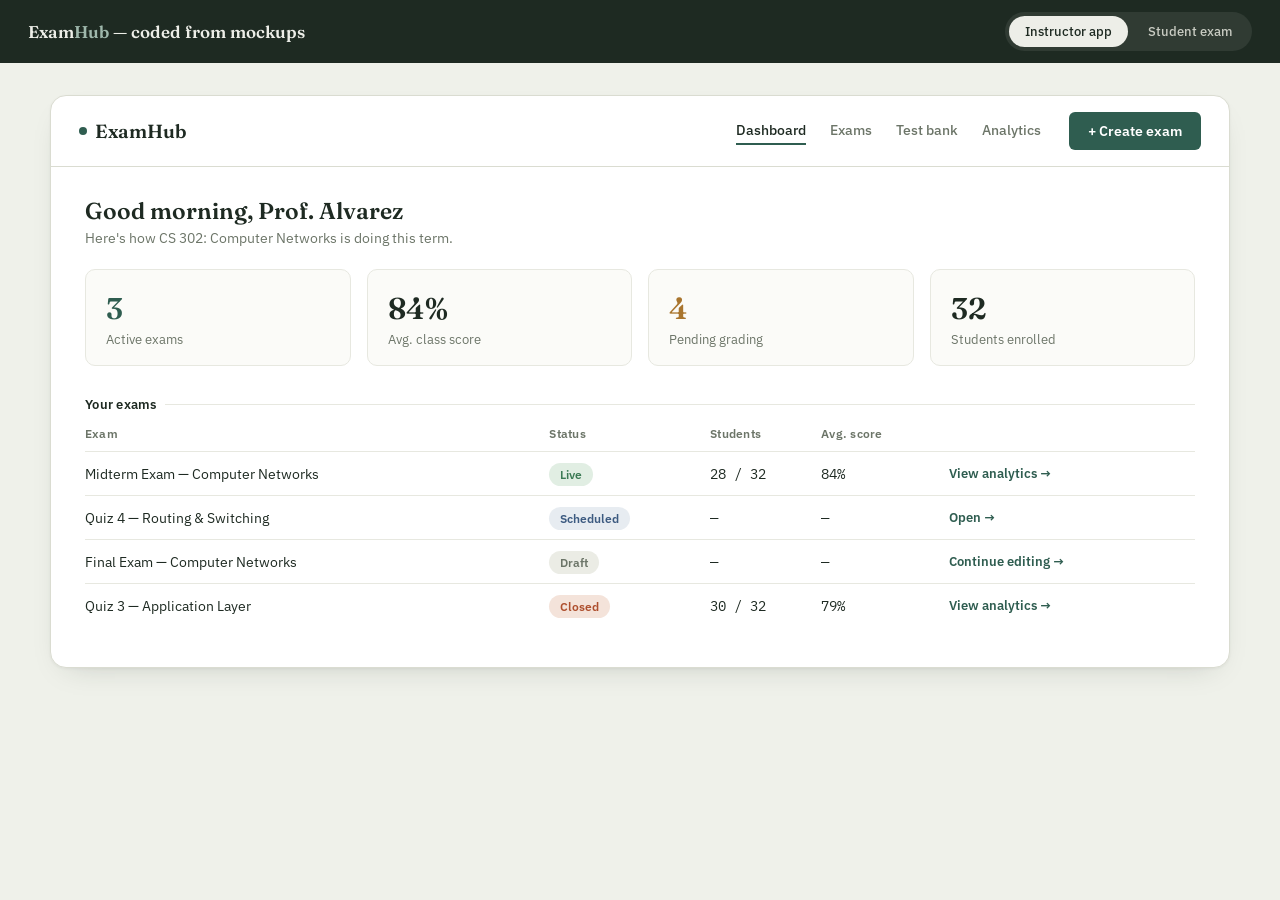
==== src/main/resources/templates/exam/index.html @ a4c80a62 "Initial commit" ====
<!DOCTYPE html>
<html lang="en">
<head>
<meta charset="UTF-8">
<meta name="viewport" content="width=device-width, initial-scale=1.0">
<title>ExamHub</title>
<style>
@import url('https://fonts.googleapis.com/css2?family=Fraunces:opsz,wght@9..144,400;9..144,500;9..144,600&family=IBM+Plex+Sans:wght@400;500;600&family=IBM+Plex+Mono:wght@500&display=swap');

:root{
  --paper:#EFF1EA;
  --surface:#FFFFFF;
  --ink:#1E2A22;
  --muted:#6C7568;
  --line:#DADCD1;
  --line-soft:#E7E8E0;
  --accent:#2F5D50;
  --accent-ink:#20423A;
  --accent-soft:#E3ECE7;
  --blue:#3C5A80;
  --blue-soft:#E7ECF1;
  --amber:#A9752E;
  --amber-soft:#F2E7D3;
  --rust:#AE4F2E;
  --rust-soft:#F4E3DA;
  --green:#3B7A54;
  --green-soft:#E1EEE3;
  --radius-s:6px;
  --radius-m:10px;
  --radius-l:16px;
  --shadow:0 1px 2px rgba(30,42,34,0.06);
}

*{box-sizing:border-box;}
html,body{margin:0;padding:0;}
body{
  background:var(--paper);
  color:var(--ink);
  font-family:'IBM Plex Sans', sans-serif;
  -webkit-font-smoothing:antialiased;
}
.serif{font-family:'Fraunces', serif;}
.mono{font-family:'IBM Plex Mono', monospace;}

/* ---------- Prototype switcher ---------- */
.switcher-bar{
  position:sticky; top:0; z-index:50;
  display:flex; align-items:center; gap:18px;
  padding:12px 28px;
  background:var(--ink);
  color:#EDEEE8;
}
.switcher-bar .brand{ font-family:'Fraunces', serif; font-weight:600; font-size:17px; margin-right:auto;}
.switcher-bar .brand span{color:#9FB8AC;}
.switch-tabs{display:flex; gap:4px; background:rgba(255,255,255,0.08); padding:4px; border-radius:999px;}
.switch-tabs button{
  appearance:none; border:none; background:transparent; color:#C9CCC3;
  font-family:'IBM Plex Sans',sans-serif; font-size:13px; font-weight:500;
  padding:7px 16px; border-radius:999px; cursor:pointer; transition:background .15s,color .15s;
}
.switch-tabs button.active{background:#EDEEE8; color:var(--ink);}
.switch-tabs button:not(.active):hover{color:#fff;}

.screen{display:none; padding:32px 28px 64px;}
.screen.active{display:block;}
.app-shell{
  max-width:1180px; margin:0 auto;
  background:var(--surface);
  border:1px solid var(--line);
  border-radius:var(--radius-l);
  overflow:hidden;
  box-shadow:0 1px 3px rgba(30,42,34,.05), 0 12px 30px -18px rgba(30,42,34,.25);
}

/* ---------- Product top nav ---------- */
.topnav{ display:flex; align-items:center; gap:28px; padding:16px 28px; border-bottom:1px solid var(--line);}
.topnav .logo{ font-family:'Fraunces', serif; font-weight:600; font-size:19px; color:var(--ink); margin-right:auto; display:flex; align-items:center; gap:8px;}
.topnav .logo .dot{width:8px;height:8px;border-radius:50%;background:var(--accent);display:inline-block;}
.topnav nav{display:flex; gap:24px;}
.topnav nav a{ font-size:14px; color:var(--muted); text-decoration:none; font-weight:500; padding:4px 0; border-bottom:2px solid transparent; cursor:pointer;}
.topnav nav a.current{color:var(--ink); border-bottom-color:var(--accent);}
.btn{ font-family:'IBM Plex Sans',sans-serif; font-size:13.5px; font-weight:600; padding:9px 18px; border-radius:var(--radius-s); border:1px solid transparent; cursor:pointer;}
.btn-primary{background:var(--accent); color:#fff;}
.btn-primary:hover{background:var(--accent-ink);}
.btn-ghost{background:transparent; border-color:var(--line); color:var(--ink);}
.btn-ghost:hover{border-color:var(--ink);}
.btn-sm{padding:6px 13px; font-size:12.5px;}
.btn[disabled]{opacity:.4; cursor:not-allowed;}

/* ---------- instructor pages ---------- */
.page{display:none;}
.page.active{display:block;}
.page-body{padding:30px 34px 40px;}

/* Dashboard */
.dash-head{display:flex; justify-content:space-between; align-items:flex-end; margin-bottom:22px;}
.dash-head h1{font-family:'Fraunces',serif; font-weight:600; font-size:23px; margin:0 0 4px;}
.dash-head p{margin:0; color:var(--muted); font-size:13.5px;}
.stat-row{display:grid; grid-template-columns:repeat(4,1fr); gap:16px; margin-bottom:28px;}
.stat-card{border:1px solid var(--line-soft); border-radius:var(--radius-m); padding:20px 20px 18px; background:#FBFBF8;}
.stat-card .big{font-family:'Fraunces',serif; font-size:30px; font-weight:600; color:var(--ink);}
.stat-card .big.accent{color:var(--accent);}
.stat-card .lbl{font-size:12.5px; color:var(--muted); margin-top:4px;}
.section-title{font-size:12.5px; font-weight:600; letter-spacing:.02em; color:var(--ink); margin:30px 0 14px; display:flex; align-items:center; gap:8px;}
.section-title::after{content:""; height:1px; flex:1; background:var(--line-soft);}
table{width:100%; border-collapse:collapse;}
th{text-align:left; font-size:11.5px; color:var(--muted); font-weight:600; padding:0 0 10px; letter-spacing:.02em;}
td{font-size:13.5px; padding:12px 0; border-top:1px solid var(--line-soft);}
td.num{font-family:'IBM Plex Mono',monospace;}
.status-pill{font-size:11.5px; font-weight:600; padding:4px 11px; border-radius:999px; white-space:nowrap;}
.status-draft{background:#EBECE5; color:var(--muted);}
.status-scheduled{background:var(--blue-soft); color:var(--blue);}
.status-live{background:var(--green-soft); color:var(--green);}
.status-closed{background:var(--rust-soft); color:var(--rust);}
.link-btn{color:var(--accent); font-size:13px; font-weight:600; text-decoration:none; background:none; border:none; cursor:pointer; font-family:inherit;}

/* Wizard (Exams) */
.builder-body{display:grid; grid-template-columns:210px 1fr; min-height:640px;}
.steps-rail{border-right:1px solid var(--line); padding:26px 18px;}
.steps-rail .label{font-size:11px; letter-spacing:.04em; color:var(--muted); margin:0 0 14px 4px;}
.step-item{display:flex; align-items:center; gap:10px; padding:9px 10px; border-radius:var(--radius-s); font-size:13.5px; color:var(--muted); font-weight:500; margin-bottom:2px; cursor:pointer;}
.step-item:hover{background:#F4F5EF;}
.step-item .num{width:20px; height:20px; border-radius:50%; border:1.5px solid var(--line); display:flex; align-items:center; justify-content:center; font-size:11px; color:var(--muted); flex:none; background:#fff;}
.step-item.current{background:var(--accent-soft); color:var(--accent-ink);}
.step-item.current .num{background:var(--accent); border-color:var(--accent); color:#fff;}
.step-item.done .num{background:var(--ink); border-color:var(--ink); color:#fff;}
.step-item.done .num::after{content:"✓";}
.builder-main{padding:30px 34px 40px;}
.builder-main h1{font-family:'Fraunces', serif; font-weight:600; font-size:22px; margin:0 0 22px;}
.step-content{display:none;}
.step-content.active{display:block;}
.field-grid{display:grid; grid-template-columns:1fr 1fr; gap:16px; margin-bottom:22px;}
.field-grid.three{grid-template-columns:1fr 1fr 1fr;}
.field label{display:block; font-size:12.5px; color:var(--muted); font-weight:500; margin-bottom:6px;}
.field input, .field textarea, .field select{ width:100%; padding:10px 12px; border:1px solid var(--line); border-radius:var(--radius-s); font-family:'IBM Plex Sans',sans-serif; font-size:14px; color:var(--ink); background:#fff;}
.field input::placeholder, .field textarea::placeholder{color:#A9AE9F;}
.field textarea{resize:vertical; min-height:76px;}
.wizard-footer{display:flex; justify-content:space-between; align-items:center; margin-top:28px; padding-top:20px; border-top:1px solid var(--line-soft);}

/* Add-questions step: two column layout */
.aq-grid{display:grid; grid-template-columns:1.3fr 1fr; gap:22px;}
.qbank-row{display:flex; align-items:center; gap:12px; padding:14px 16px; border:1px solid var(--line-soft); border-radius:var(--radius-m); margin-bottom:10px; background:#FBFBF8;}
.qbank-row .qtext{font-size:14px; font-weight:500; margin-right:auto;}
.tag{font-size:11.5px; font-weight:600; padding:4px 10px; border-radius:999px; white-space:nowrap;}
.tag-blue{background:var(--blue-soft); color:var(--blue);}
.tag-green{background:var(--green-soft); color:var(--green);}
.tag-amber{background:var(--amber-soft); color:var(--amber);}
.tag-rust{background:var(--rust-soft); color:var(--rust);}
.add-btn{font-size:12.5px; font-weight:600; padding:6px 12px; border-radius:var(--radius-s); border:1px solid var(--accent); color:var(--accent); background:#fff; cursor:pointer; flex:none;}
.add-btn.added{background:var(--accent); color:#fff;}
.icon-btn{border:none; background:none; color:var(--muted); font-size:15px; cursor:pointer; padding:2px 6px; flex:none;}
.icon-btn:hover{color:var(--rust);}
.selected-panel{border:1px solid var(--line-soft); border-radius:var(--radius-m); padding:20px; background:#FBFBF8; position:sticky; top:88px;}
.selected-panel h3{font-family:'Fraunces',serif; font-size:15px; font-weight:600; margin:0 0 4px;}
.selected-panel .sub{font-size:12.5px; color:var(--muted); margin-bottom:14px;}
.selected-row{display:flex; align-items:center; gap:10px; padding:9px 0; border-top:1px solid var(--line-soft); font-size:13.5px;}
.selected-row:first-of-type{border-top:none;}
.selected-row .stext{margin-right:auto;}
.empty-note{font-size:13px; color:var(--muted); padding:14px 0; text-align:center;}
.autogen-row{display:flex; align-items:center; gap:14px; margin-top:22px; padding-top:20px; border-top:1px solid var(--line-soft);}
.autogen-row span{font-size:13px; color:var(--muted); font-weight:500;}
.autogen-row input{width:70px; padding:8px 10px; border:1px solid var(--line); border-radius:var(--radius-s);}

/* Settings step */
.settings-group{border:1px solid var(--line-soft); border-radius:var(--radius-m); padding:6px 20px; margin-bottom:18px; background:#FBFBF8;}
.toggle-row{display:flex; justify-content:space-between; align-items:center; gap:16px; padding:15px 0; border-bottom:1px solid var(--line-soft);}
.toggle-row:last-child{border-bottom:none;}
.toggle-row .tlabel{font-size:14px; font-weight:500;}
.toggle-row .tdesc{font-size:12.5px; color:var(--muted); margin-top:2px;}
.switch{width:38px; height:21px; border-radius:999px; background:#CDD0C4; position:relative; cursor:pointer; transition:background .15s; flex:none;}
.switch.on{background:var(--accent);}
.switch .knob{position:absolute; top:2px; left:2px; width:17px; height:17px; border-radius:50%; background:#fff; transition:left .15s; box-shadow:0 1px 2px rgba(0,0,0,.2);}
.switch.on .knob{left:19px;}

/* Preview step */
.summary-card{border:1px solid var(--line-soft); border-radius:var(--radius-m); padding:22px 24px; background:#FBFBF8; margin-bottom:22px;}
.summary-card .stitle{font-family:'Fraunces',serif; font-size:17px; font-weight:600; margin:0 0 3px;}
.summary-card .scourse{color:var(--muted); font-size:13px; margin-bottom:16px;}
.summary-stats{display:grid; grid-template-columns:repeat(4,1fr); gap:14px;}
.summary-stats .ssv{font-family:'IBM Plex Mono',monospace; font-size:16px; font-weight:600;}
.summary-stats .ssl{font-size:11.5px; color:var(--muted); margin-top:2px;}
.preview-q{border:1px solid var(--line-soft); border-radius:var(--radius-m); padding:22px 24px;}
.preview-q .ptitle{font-size:14.5px; font-weight:600; margin-bottom:14px;}
.preview-opt{padding:11px 14px; border:1px solid var(--line); border-radius:var(--radius-s); font-size:13.5px; margin-bottom:8px; color:var(--muted);}
.publish-banner{display:none; align-items:center; gap:10px; background:var(--green-soft); color:var(--green); padding:12px 16px; border-radius:var(--radius-s); font-size:13.5px; font-weight:600; margin-bottom:18px;}
.publish-banner.show{display:flex;}

/* Test bank page */
.tb-head{display:flex; justify-content:space-between; align-items:flex-end; margin-bottom:20px;}
.tb-head h1{font-family:'Fraunces',serif; font-weight:600; font-size:22px; margin:0;}
.newq-panel{display:none; border:1px solid var(--accent); border-radius:var(--radius-m); padding:20px 22px; background:var(--accent-soft); margin-bottom:20px;}
.newq-panel.show{display:block;}
.newq-panel h3{font-family:'Fraunces',serif; font-size:15px; margin:0 0 14px;}
.newq-actions{display:flex; gap:10px; margin-top:14px;}

/* Analytics page */
.panel-row{display:grid; grid-template-columns:1.1fr 1fr; gap:18px; margin-bottom:24px;}
.panel{border:1px solid var(--line-soft); border-radius:var(--radius-m); padding:22px 24px; background:#fff;}
.panel h3{font-family:'Fraunces',serif; font-size:15.5px; font-weight:600; margin:0 0 18px;}
.bars{display:flex; align-items:flex-end; gap:10px; height:150px;}
.bars .bar-col{flex:1; display:flex; flex-direction:column; align-items:center; justify-content:flex-end; height:100%;}
.bars .bar{width:100%; background:var(--accent); border-radius:5px 5px 0 0; opacity:.85;}
.bars .bar-lbl{font-size:10.5px; color:var(--muted); margin-top:7px; font-family:'IBM Plex Mono',monospace;}
.results-panel{border:1px solid var(--line-soft); border-radius:var(--radius-m); padding:22px 24px; background:#fff;}

/* ============ Student exam screen ============ */
.exam-body{display:grid; grid-template-columns:220px 1fr; min-height:640px;}
.qnav-rail{border-right:1px solid var(--line); padding:26px 22px;}
.qnav-rail .label{font-size:11px; letter-spacing:.04em; color:var(--muted); margin:0 0 12px;}
.qgrid{display:grid; grid-template-columns:repeat(4,1fr); gap:8px; margin-bottom:26px;}
.qgrid button{height:36px; border-radius:var(--radius-s); border:1px solid var(--line); font-family:'IBM Plex Mono',monospace; font-size:13px; background:#fff; color:var(--ink); cursor:pointer;}
.qgrid button.answered{background:var(--green-soft); border-color:var(--green-soft); color:var(--green);}
.qgrid button.current{background:var(--accent); border-color:var(--accent); color:#fff; font-weight:600;}
.qgrid button.flagged{background:var(--amber-soft); border-color:var(--amber-soft); color:var(--amber);}
.legend{display:flex; flex-direction:column; gap:8px;}
.legend .row{display:flex; align-items:center; gap:8px; font-size:12.5px; color:var(--muted);}
.legend .sw{width:11px; height:11px; border-radius:3px;}
.sw-answered{background:var(--green);}
.sw-current{background:var(--accent);}
.sw-flagged{background:var(--amber);}
.sw-unanswered{background:#fff; border:1px solid var(--line);}
.exam-main{padding:26px 36px 30px; display:flex; flex-direction:column; min-height:100%;}
.exam-top{display:flex; align-items:baseline; justify-content:space-between; margin-bottom:20px;}
.exam-top .meta{font-size:13px; color:var(--muted); font-weight:500;}
.timer{font-family:'IBM Plex Mono',monospace; font-size:14px; font-weight:500; background:var(--amber-soft); color:var(--amber); padding:6px 14px; border-radius:999px;}
.q-card{background:#FBFBF8; border:1px solid var(--line-soft); border-radius:var(--radius-m); padding:26px 28px; margin-bottom:22px;}
.q-card .qhead{display:flex; justify-content:space-between; align-items:flex-start; margin-bottom:16px;}
.q-card .qhead .qtitle{font-size:15.5px; font-weight:600; line-height:1.5; max-width:560px;}
.flag-btn{font-size:12.5px; font-weight:600; color:var(--amber); background:var(--amber-soft); border:none; padding:7px 14px; border-radius:var(--radius-s); cursor:pointer; white-space:nowrap;}
.options{display:flex; flex-direction:column; gap:10px;}
.opt{display:flex; align-items:center; gap:12px; padding:13px 16px; border:1px solid var(--line); border-radius:var(--radius-s); font-size:14px; cursor:pointer; background:#fff;}
.opt .radio{width:16px; height:16px; border-radius:50%; border:1.5px solid var(--line); flex:none; position:relative;}
.opt.selected{background:var(--accent-soft); border-color:var(--accent);}
.opt.selected .radio{border-color:var(--accent);}
.opt.selected .radio::after{content:""; position:absolute; inset:3px; border-radius:50%; background:var(--accent);}
.opt-letter{color:var(--muted); font-weight:600; margin-right:2px;}
.exam-footer{display:flex; align-items:center; justify-content:space-between; margin-top:auto;}
.progress-wrap{flex:1; margin:0 26px;}
.progress-wrap .plabel{display:flex; justify-content:space-between; font-size:12px; color:var(--muted); margin-bottom:6px;}
.progress-track{height:6px; background:var(--line-soft); border-radius:999px; overflow:hidden;}
.progress-fill{height:100%; background:var(--accent); border-radius:999px;}
.btn-submit{background:var(--rust); color:#fff; border:none;}
.btn-submit:hover{background:#93401f;}

@media (max-width:820px){
  .builder-body, .exam-body{grid-template-columns:1fr;}
  .steps-rail, .qnav-rail{border-right:none; border-bottom:1px solid var(--line);}
  .field-grid, .field-grid.three, .stat-row, .panel-row, .aq-grid, .summary-stats{grid-template-columns:1fr;}
  .selected-panel{position:static;}
}
</style>
</head>
<body>

<div class="switcher-bar">
  <div class="brand">Exam<span>Hub</span> — coded from mockups</div>
  <div class="switch-tabs">
    <button class="active" data-screen="instructor">Instructor app</button>
    <button data-screen="student">Student exam</button>
  </div>
</div>

<!-- ================= INSTRUCTOR APP ================= -->
<div class="screen active" id="instructor">
<div class="app-shell">
  <div class="topnav">
    <div class="logo"><span class="dot"></span>ExamHub</div>
    <nav>
      <a class="current" data-page="dashboard">Dashboard</a>
      <a data-page="exams">Exams</a>
      <a data-page="testbank">Test bank</a>
      <a data-page="analytics">Analytics</a>
    </nav>
    <button class="btn btn-primary" id="topAction" onclick="goPage('exams')">+ Create exam</button>
  </div>

  <!-- ---------- DASHBOARD ---------- -->
  <div class="page active" id="page-dashboard">
    <div class="page-body">
      <div class="dash-head">
        <div>
          <h1>Good morning, Prof. Alvarez</h1>
          <p>Here's how CS 302: Computer Networks is doing this term.</p>
        </div>
      </div>
      <div class="stat-row">
        <div class="stat-card"><div class="big accent">3</div><div class="lbl">Active exams</div></div>
        <div class="stat-card"><div class="big">84%</div><div class="lbl">Avg. class score</div></div>
        <div class="stat-card"><div class="big" style="color:var(--amber);">4</div><div class="lbl">Pending grading</div></div>
        <div class="stat-card"><div class="big">32</div><div class="lbl">Students enrolled</div></div>
      </div>
      <p class="section-title">Your exams</p>
      <table>
        <tr><th>Exam</th><th>Status</th><th>Students</th><th>Avg. score</th><th></th></tr>
        <tr>
          <td>Midterm Exam — Computer Networks</td>
          <td><span class="status-pill status-live">Live</span></td>
          <td class="num">28 / 32</td><td class="num">84%</td>
          <td><button class="link-btn" onclick="goPage('analytics')">View analytics →</button></td>
        </tr>
        <tr>
          <td>Quiz 4 — Routing &amp; Switching</td>
          <td><span class="status-pill status-scheduled">Scheduled</span></td>
          <td class="num">—</td><td class="num">—</td>
          <td><button class="link-btn" onclick="goPage('exams')">Open →</button></td>
        </tr>
        <tr>
          <td>Final Exam — Computer Networks</td>
          <td><span class="status-pill status-draft">Draft</span></td>
          <td class="num">—</td><td class="num">—</td>
          <td><button class="link-btn" onclick="goPage('exams')">Continue editing →</button></td>
        </tr>
        <tr>
          <td>Quiz 3 — Application Layer</td>
          <td><span class="status-pill status-closed">Closed</span></td>
          <td class="num">30 / 32</td><td class="num">79%</td>
          <td><button class="link-btn" onclick="goPage('analytics')">View analytics →</button></td>
        </tr>
      </table>
    </div>
  </div>

  <!-- ---------- EXAMS (wizard) ---------- -->
  <div class="page" id="page-exams">
    <div class="builder-body">
      <div class="steps-rail">
        <p class="label">STEPS</p>
        <div class="step-item current" data-step="1" onclick="goStep(1)"><span class="num">1</span>Exam details</div>
        <div class="step-item" data-step="2" onclick="goStep(2)"><span class="num">2</span>Add questions</div>
        <div class="step-item" data-step="3" onclick="goStep(3)"><span class="num">3</span>Settings &amp; rules</div>
        <div class="step-item" data-step="4" onclick="goStep(4)"><span class="num">4</span>Preview &amp; publish</div>
      </div>
      <div class="builder-main">

        <!-- Step 1 -->
        <div class="step-content active" data-step="1">
          <h1>Exam details</h1>
          <div class="field-grid">
            <div class="field"><label>Exam title</label><input id="f-title" value="Midterm Exam — Computer Networks"></div>
            <div class="field"><label>Course</label><input id="f-course" value="CS 302: Computer Networks"></div>
          </div>
          <div class="field-grid three">
            <div class="field"><label>Start date &amp; time</label><input value="Oct 14, 9:00 AM"></div>
            <div class="field"><label>End date &amp; time</label><input value="Oct 14, 11:00 AM"></div>
            <div class="field"><label>Duration (min)</label><input id="f-duration" value="60"></div>
          </div>
          <div class="field">
            <label>Description / instructions</label>
            <textarea>Covers OSI &amp; TCP/IP models, subnetting, and routing basics. Calculators are not permitted.</textarea>
          </div>
          <div class="wizard-footer">
            <span></span>
            <button class="btn btn-primary" onclick="goStep(2)">Continue to add questions →</button>
          </div>
        </div>

        <!-- Step 2 -->
        <div class="step-content" data-step="2">
          <h1>Add questions</h1>
          <div class="aq-grid">
            <div>
              <div class="field-grid three" style="margin-bottom:16px;">
                <div class="field"><label>Filter by topic</label><input placeholder="Any topic"></div>
                <div class="field"><label>Difficulty</label><input placeholder="Any"></div>
                <div class="field"><label>Question type</label><input placeholder="Any"></div>
              </div>
              <div id="bankList"></div>
              <div class="autogen-row">
                <span>Or auto-generate:</span>
                <span style="font-size:12.5px;color:var(--muted);font-weight:500;">Count</span>
                <input value="10">
                <button class="btn btn-ghost">Randomise from bank</button>
              </div>
            </div>
            <div class="selected-panel">
              <h3>Selected questions</h3>
              <div class="sub" id="selectedSub">0 questions · 0 pts</div>
              <div id="selectedList"><div class="empty-note">No questions added yet</div></div>
            </div>
          </div>
          <div class="wizard-footer">
            <button class="btn btn-ghost" onclick="goStep(1)">← Back</button>
            <button class="btn btn-primary" onclick="goStep(3)">Continue to settings →</button>
          </div>
        </div>

        <!-- Step 3 -->
        <div class="step-content" data-step="3">
          <h1>Settings &amp; rules</h1>
          <div class="settings-group">
            <div class="toggle-row">
              <div><div class="tlabel">Shuffle question order</div><div class="tdesc">Each student sees questions in a different order</div></div>
              <div class="switch on" onclick="toggleSwitch(this)"><div class="knob"></div></div>
            </div>
            <div class="toggle-row">
              <div><div class="tlabel">Shuffle answer options</div><div class="tdesc">Randomise the order of MCQ choices per student</div></div>
              <div class="switch on" onclick="toggleSwitch(this)"><div class="knob"></div></div>
            </div>
            <div class="toggle-row">
              <div><div class="tlabel">Allow calculator</div><div class="tdesc">Show an on-screen calculator during the exam</div></div>
              <div class="switch" onclick="toggleSwitch(this)"><div class="knob"></div></div>
            </div>
            <div class="toggle-row">
              <div><div class="tlabel">Require webcam proctoring</div><div class="tdesc">Record video for later review</div></div>
              <div class="switch" onclick="toggleSwitch(this)"><div class="knob"></div></div>
            </div>
          </div>
          <div class="field-grid three">
            <div class="field"><label>Passing score (%)</label><input value="60"></div>
            <div class="field"><label>Max attempts</label><input value="1"></div>
            <div class="field"><label>Late submission grace (min)</label><input value="5"></div>
          </div>
          <div class="field" style="max-width:340px;">
            <label>Show correct answers</label>
            <select>
              <option>After grading is complete</option>
              <option>Immediately after submission</option>
              <option>Never</option>
            </select>
          </div>
          <div class="wizard-footer">
            <button class="btn btn-ghost" onclick="goStep(2)">← Back</button>
            <button class="btn btn-primary" onclick="goStep(4)">Continue to preview →</button>
          </div>
        </div>

        <!-- Step 4 -->
        <div class="step-content" data-step="4">
          <h1>Preview &amp; publish</h1>
          <div class="publish-banner" id="publishBanner">✓ Exam published — students can now see it on their dashboard</div>
          <div class="summary-card">
            <div class="stitle" id="sum-title">Midterm Exam — Computer Networks</div>
            <div class="scourse" id="sum-course">CS 302: Computer Networks · Oct 14, 9:00–11:00 AM</div>
            <div class="summary-stats">
              <div><div class="ssv" id="sum-count">2</div><div class="ssl">Questions</div></div>
              <div><div class="ssv" id="sum-pts">10</div><div class="ssl">Total points</div></div>
              <div><div class="ssv" id="sum-dur">60 min</div><div class="ssl">Duration</div></div>
              <div><div class="ssv">1</div><div class="ssl">Attempt allowed</div></div>
            </div>
          </div>
          <p class="section-title">Preview — first question</p>
          <div class="preview-q">
            <div class="ptitle">Q1 · What is the OSI model?</div>
            <div class="preview-opt">A. A seven-layer model describing how network communication happens</div>
            <div class="preview-opt">B. A protocol for encrypting traffic</div>
            <div class="preview-opt">C. A type of network cable</div>
            <div class="preview-opt">D. A routing algorithm</div>
          </div>
          <div class="wizard-footer">
            <button class="btn btn-ghost" onclick="goStep(3)">← Back</button>
            <button class="btn btn-primary" id="publishBtn" onclick="publishExam()">Publish exam</button>
          </div>
        </div>

      </div>
    </div>
  </div>

  <!-- ---------- TEST BANK ---------- -->
  <div class="page" id="page-testbank">
    <div class="page-body">
      <div class="tb-head">
        <h1>Test bank</h1>
        <button class="btn btn-primary" onclick="toggleNewQ()">+ New question</button>
      </div>
      <div class="newq-panel" id="newqPanel">
        <h3>New question</h3>
        <div class="field" style="margin-bottom:14px;"><label>Question text</label><input id="nq-text" placeholder="e.g. What does DNS stand for?"></div>
        <div class="field-grid three">
          <div class="field"><label>Type</label>
            <select id="nq-type"><option>MCQ</option><option>Essay</option><option>Short answer</option></select>
          </div>
          <div class="field"><label>Difficulty</label>
            <select id="nq-diff"><option>Easy</option><option>Medium</option><option>Hard</option></select>
          </div>
          <div class="field"><label>Topic</label><input id="nq-topic" placeholder="e.g. DNS &amp; naming"></div>
        </div>
        <div class="newq-actions">
          <button class="btn btn-primary" onclick="saveNewQuestion()">Save question</button>
          <button class="btn btn-ghost" onclick="toggleNewQ()">Cancel</button>
        </div>
      </div>
      <div id="tbList"></div>
    </div>
  </div>

  <!-- ---------- ANALYTICS ---------- -->
  <div class="page" id="page-analytics">
    <div class="page-body">
      <div class="tb-head">
        <h1>Analytics</h1>
        <button class="btn btn-primary">Export report</button>
      </div>
      <div class="field-grid three" style="margin-bottom:24px;">
        <div class="field"><label>Course</label><input value="CS 302: Computer Networks"></div>
        <div class="field"><label>Exam</label><input value="Midterm Exam"></div>
        <div class="field"><label>Date range</label><input value="Oct 1 – Oct 14"></div>
      </div>
      <div class="stat-row">
        <div class="stat-card"><div class="big accent">84%</div><div class="lbl">Class avg. score</div></div>
        <div class="stat-card"><div class="big">32</div><div class="lbl">Students enrolled</div></div>
        <div class="stat-card"><div class="big">28</div><div class="lbl">Submitted</div></div>
        <div class="stat-card"><div class="big" style="color:var(--amber);">4</div><div class="lbl">Pending grading</div></div>
      </div>
      <div class="panel-row">
        <div class="panel">
          <h3>Score distribution</h3>
          <div class="bars">
            <div class="bar-col"><div class="bar" style="height:14%;"></div><span class="bar-lbl">0–9</span></div>
            <div class="bar-col"><div class="bar" style="height:20%;"></div><span class="bar-lbl">10–19</span></div>
            <div class="bar-col"><div class="bar" style="height:46%;"></div><span class="bar-lbl">20–29</span></div>
            <div class="bar-col"><div class="bar" style="height:64%;"></div><span class="bar-lbl">30–39</span></div>
            <div class="bar-col"><div class="bar" style="height:100%;"></div><span class="bar-lbl">40–49</span></div>
            <div class="bar-col"><div class="bar" style="height:58%;"></div><span class="bar-lbl">50–59</span></div>
            <div class="bar-col"><div class="bar" style="height:24%;"></div><span class="bar-lbl">60+</span></div>
          </div>
        </div>
        <div class="panel">
          <h3>Difficult questions</h3>
          <table>
            <tr><th>Question</th><th>Correct %</th><th>Avg time</th></tr>
            <tr><td>Q2 — TCP handshake</td><td class="num" style="color:var(--rust);">41%</td><td class="num">3m 12s</td></tr>
            <tr><td>Q5 — Subnet calc</td><td class="num" style="color:var(--amber);">58%</td><td class="num">4m 05s</td></tr>
            <tr><td>Q7 — OSI session</td><td class="num" style="color:var(--green);">76%</td><td class="num">1m 50s</td></tr>
          </table>
        </div>
      </div>
      <div class="results-panel">
        <h3 style="font-family:'Fraunces',serif; font-size:15.5px; font-weight:600; margin:0 0 16px;">Student results</h3>
        <table>
          <tr><th>Student</th><th>Score</th><th>Time taken</th><th>Status</th><th></th></tr>
          <tr>
            <td>Ana Santos</td><td class="num">92 / 100</td><td class="num">41m</td>
            <td><span class="status-pill status-live">Graded</span></td>
            <td><a class="link-btn" href="#" style="text-decoration:none;">View →</a></td>
          </tr>
          <tr>
            <td>Ben Cruz</td><td class="num">78 / 100</td><td class="num">58m</td>
            <td><span class="status-pill status-live">Graded</span></td>
            <td><a class="link-btn" href="#" style="text-decoration:none;">View →</a></td>
          </tr>
          <tr>
            <td>Carla Reyes</td><td class="num">— / 100</td><td class="num">—</td>
            <td><span class="status-pill status-scheduled" style="background:var(--amber-soft); color:var(--amber);">Pending</span></td>
            <td><a class="link-btn" href="#" style="text-decoration:none;">Grade →</a></td>
          </tr>
        </table>
      </div>
    </div>
  </div>

</div>
</div>

<!-- ================= STUDENT EXAM ================= -->
<div class="screen" id="student">
<div class="app-shell">
  <div class="topnav">
    <div class="logo"><span class="dot"></span>ExamHub</div>
    <div style="font-size:14.5px; font-weight:600; margin:0 auto;">Midterm Exam — Computer Networks</div>
    <span class="timer" id="timerDisplay">38:12</span>
  </div>
  <div class="exam-body">
    <div class="qnav-rail">
      <p class="label">QUESTIONS</p>
      <div class="qgrid">
        <button class="answered">1</button>
        <button class="answered">2</button>
        <button class="current">3</button>
        <button>4</button>
        <button>5</button>
        <button class="flagged">6</button>
        <button>7</button>
        <button>8</button>
      </div>
      <p class="label">LEGEND</p>
      <div class="legend">
        <div class="row"><span class="sw sw-answered"></span>Answered</div>
        <div class="row"><span class="sw sw-current"></span>Current</div>
        <div class="row"><span class="sw sw-flagged"></span>Flagged</div>
        <div class="row"><span class="sw sw-unanswered"></span>Unanswered</div>
      </div>
    </div>
    <div class="exam-main">
      <div class="exam-top">
        <span class="meta">Question 3 of 8 · Multiple choice · 5 pts</span>
        <button class="flag-btn" onclick="this.textContent = this.textContent==='Flag for review' ? '⚑ Flagged' : 'Flag for review'">Flag for review</button>
      </div>
      <div class="q-card">
        <div class="qhead">
          <div class="qtitle">Which layer of the OSI model is responsible for end-to-end communication and error recovery?</div>
        </div>
        <div class="options" id="options">
          <div class="opt" onclick="selectOpt(this)"><span class="radio"></span><span class="opt-letter">A</span> Network layer</div>
          <div class="opt" onclick="selectOpt(this)"><span class="radio"></span><span class="opt-letter">B</span> Data link layer</div>
          <div class="opt selected" onclick="selectOpt(this)"><span class="radio"></span><span class="opt-letter">C</span> Transport layer</div>
          <div class="opt" onclick="selectOpt(this)"><span class="radio"></span><span class="opt-letter">D</span> Session layer</div>
        </div>
      </div>
      <div class="exam-footer">
        <button class="btn btn-ghost">← Previous</button>
        <div class="progress-wrap">
          <div class="plabel"><span>Progress</span><span>2 / 8 answered</span></div>
          <div class="progress-track"><div class="progress-fill" style="width:25%;"></div></div>
        </div>
        <button class="btn btn-primary" style="margin-right:10px;">Next →</button>
        <button class="btn btn-submit">Submit exam</button>
      </div>
    </div>
  </div>
</div>
</div>

<script>
/* ---------------- top-level screen switch ---------------- */
document.querySelectorAll('.switch-tabs button').forEach(btn=>{
  btn.addEventListener('click',()=>{
    document.querySelectorAll('.switch-tabs button').forEach(b=>b.classList.remove('active'));
    btn.classList.add('active');
    document.querySelectorAll('.screen').forEach(s=>s.classList.remove('active'));
    document.getElementById(btn.dataset.screen).classList.add('active');
  });
});

/* ---------------- instructor top nav ---------------- */
const topActionLabels = {
  dashboard:'+ Create exam', exams:'Save draft', testbank:'+ New question', analytics:'Export report'
};
function goPage(name){
  document.querySelectorAll('.topnav nav a').forEach(a=>a.classList.toggle('current', a.dataset.page===name));
  document.querySelectorAll('.page').forEach(p=>p.classList.remove('active'));
  document.getElementById('page-'+name).classList.add('active');
  const topBtn = document.getElementById('topAction');
  topBtn.textContent = topActionLabels[name];
  topBtn.onclick = name==='dashboard' ? ()=>goPage('exams')
                 : name==='testbank' ? toggleNewQ
                 : null;
}
document.querySelectorAll('.topnav nav a').forEach(a=>{
  a.addEventListener('click', ()=>goPage(a.dataset.page));
});

/* ---------------- wizard step nav ---------------- */
let currentStep = 1;
function goStep(n){
  currentStep = n;
  document.querySelectorAll('.step-item').forEach(el=>{
    const s = parseInt(el.dataset.step);
    el.classList.remove('current','done');
    if(s === n) el.classList.add('current');
    else if(s < n) el.classList.add('done');
  });
  document.querySelectorAll('.step-content').forEach(el=>{
    el.classList.toggle('active', parseInt(el.dataset.step) === n);
  });
  if(n===4) updateSummary();
}

/* ---------------- question bank data (shared by Add-questions + Test bank) ---------------- */
const bank = [
  {id:1, text:'What is the OSI model?', type:'MCQ', diff:'Easy', pts:5},
  {id:2, text:'Explain TCP/IP handshake', type:'Essay', diff:'Hard', pts:10},
  {id:3, text:'Calculate the subnet mask for a /26 network', type:'Short answer', diff:'Hard', pts:10},
  {id:4, text:'What port does HTTPS use by default?', type:'MCQ', diff:'Easy', pts:3},
  {id:5, text:'Describe the difference between a hub, switch and router', type:'Essay', diff:'Medium', pts:8},
];
let nextId = 6;
let selectedIds = new Set([1,2]); // pre-selected to match the original mockup

function tagClassForDiff(d){ return d==='Easy' ? 'tag-green' : d==='Hard' ? 'tag-rust' : 'tag-amber'; }

function renderBank(){
  const list = document.getElementById('bankList');
  list.innerHTML = bank.map(q => `
    <div class="qbank-row">
      <span class="qtext">Q${q.id} · ${q.text}</span>
      <span class="tag tag-blue">${q.type}</span>
      <span class="tag ${tagClassForDiff(q.diff)}">${q.diff}</span>
      <button class="add-btn ${selectedIds.has(q.id)?'added':''}" onclick="toggleSelect(${q.id})">${selectedIds.has(q.id)?'✓ Added':'+ Add'}</button>
    </div>`).join('');
}

function renderSelected(){
  const listEl = document.getElementById('selectedList');
  const subEl = document.getElementById('selectedSub');
  const chosen = bank.filter(q=>selectedIds.has(q.id));
  const totalPts = chosen.reduce((s,q)=>s+q.pts,0);
  subEl.textContent = `${chosen.length} question${chosen.length!==1?'s':''} · ${totalPts} pts`;
  listEl.innerHTML = chosen.length ? chosen.map(q=>`
    <div class="selected-row">
      <span class="stext">Q${q.id} · ${q.text}</span>
      <button class="icon-btn" title="Remove" onclick="toggleSelect(${q.id})">✕</button>
    </div>`).join('') : '<div class="empty-note">No questions added yet</div>';
}

function toggleSelect(id){
  selectedIds.has(id) ? selectedIds.delete(id) : selectedIds.add(id);
  renderBank();
  renderSelected();
}

/* ---------------- Test bank page (edit/delete) ---------------- */
function renderTestbank(){
  const list = document.getElementById('tbList');
  list.innerHTML = bank.map(q => `
    <div class="qbank-row">
      <span class="qtext">Q${q.id} · ${q.text}</span>
      <span class="tag tag-blue">${q.type}</span>
      <span class="tag ${tagClassForDiff(q.diff)}">${q.diff}</span>
      <button class="add-btn btn-sm" onclick="alert('Editing is not wired up in this prototype.')">Edit</button>
      <button class="icon-btn" title="Delete" onclick="deleteQuestion(${q.id})">✕</button>
    </div>`).join('');
}
function deleteQuestion(id){
  const idx = bank.findIndex(q=>q.id===id);
  if(idx>-1) bank.splice(idx,1);
  selectedIds.delete(id);
  renderTestbank(); renderBank(); renderSelected();
}
function toggleNewQ(){
  document.getElementById('newqPanel').classList.toggle('show');
}
function saveNewQuestion(){
  const text = document.getElementById('nq-text').value.trim();
  if(!text){ alert('Add question text first.'); return; }
  const type = document.getElementById('nq-type').value;
  const diff = document.getElementById('nq-diff').value;
  bank.push({id:nextId++, text, type, diff, pts: diff==='Hard'?10:diff==='Medium'?8:5});
  document.getElementById('nq-text').value = '';
  document.getElementById('nq-topic').value = '';
  toggleNewQ();
  renderTestbank(); renderBank();
}

/* ---------------- settings toggle switches ---------------- */
function toggleSwitch(el){ el.classList.toggle('on'); }

/* ---------------- preview & publish ---------------- */
function updateSummary(){
  document.getElementById('sum-title').textContent = document.getElementById('f-title').value;
  document.getElementById('sum-course').textContent = document.getElementById('f-course').value + ' · Oct 14, 9:00–11:00 AM';
  const chosen = bank.filter(q=>selectedIds.has(q.id));
  document.getElementById('sum-count').textContent = chosen.length;
  document.getElementById('sum-pts').textContent = chosen.reduce((s,q)=>s+q.pts,0);
  document.getElementById('sum-dur').textContent = (document.getElementById('f-duration').value||'60') + ' min';
}
function publishExam(){
  document.getElementById('publishBanner').classList.add('show');
  const btn = document.getElementById('publishBtn');
  btn.textContent = '✓ Published';
  btn.disabled = true;
}

/* ---------------- student exam interactions ---------------- */
function selectOpt(el){
  document.querySelectorAll('#options .opt').forEach(o=>o.classList.remove('selected'));
  el.classList.add('selected');
}
let secs = 38*60+12;
setInterval(()=>{
  if(secs<=0) return;
  secs--;
  const m = Math.floor(secs/60), s = secs%60;
  document.getElementById('timerDisplay').textContent = m+':'+String(s).padStart(2,'0');
},1000);

/* ---------------- init ---------------- */
renderBank();
renderSelected();
renderTestbank();
</script>
</body>
</html>
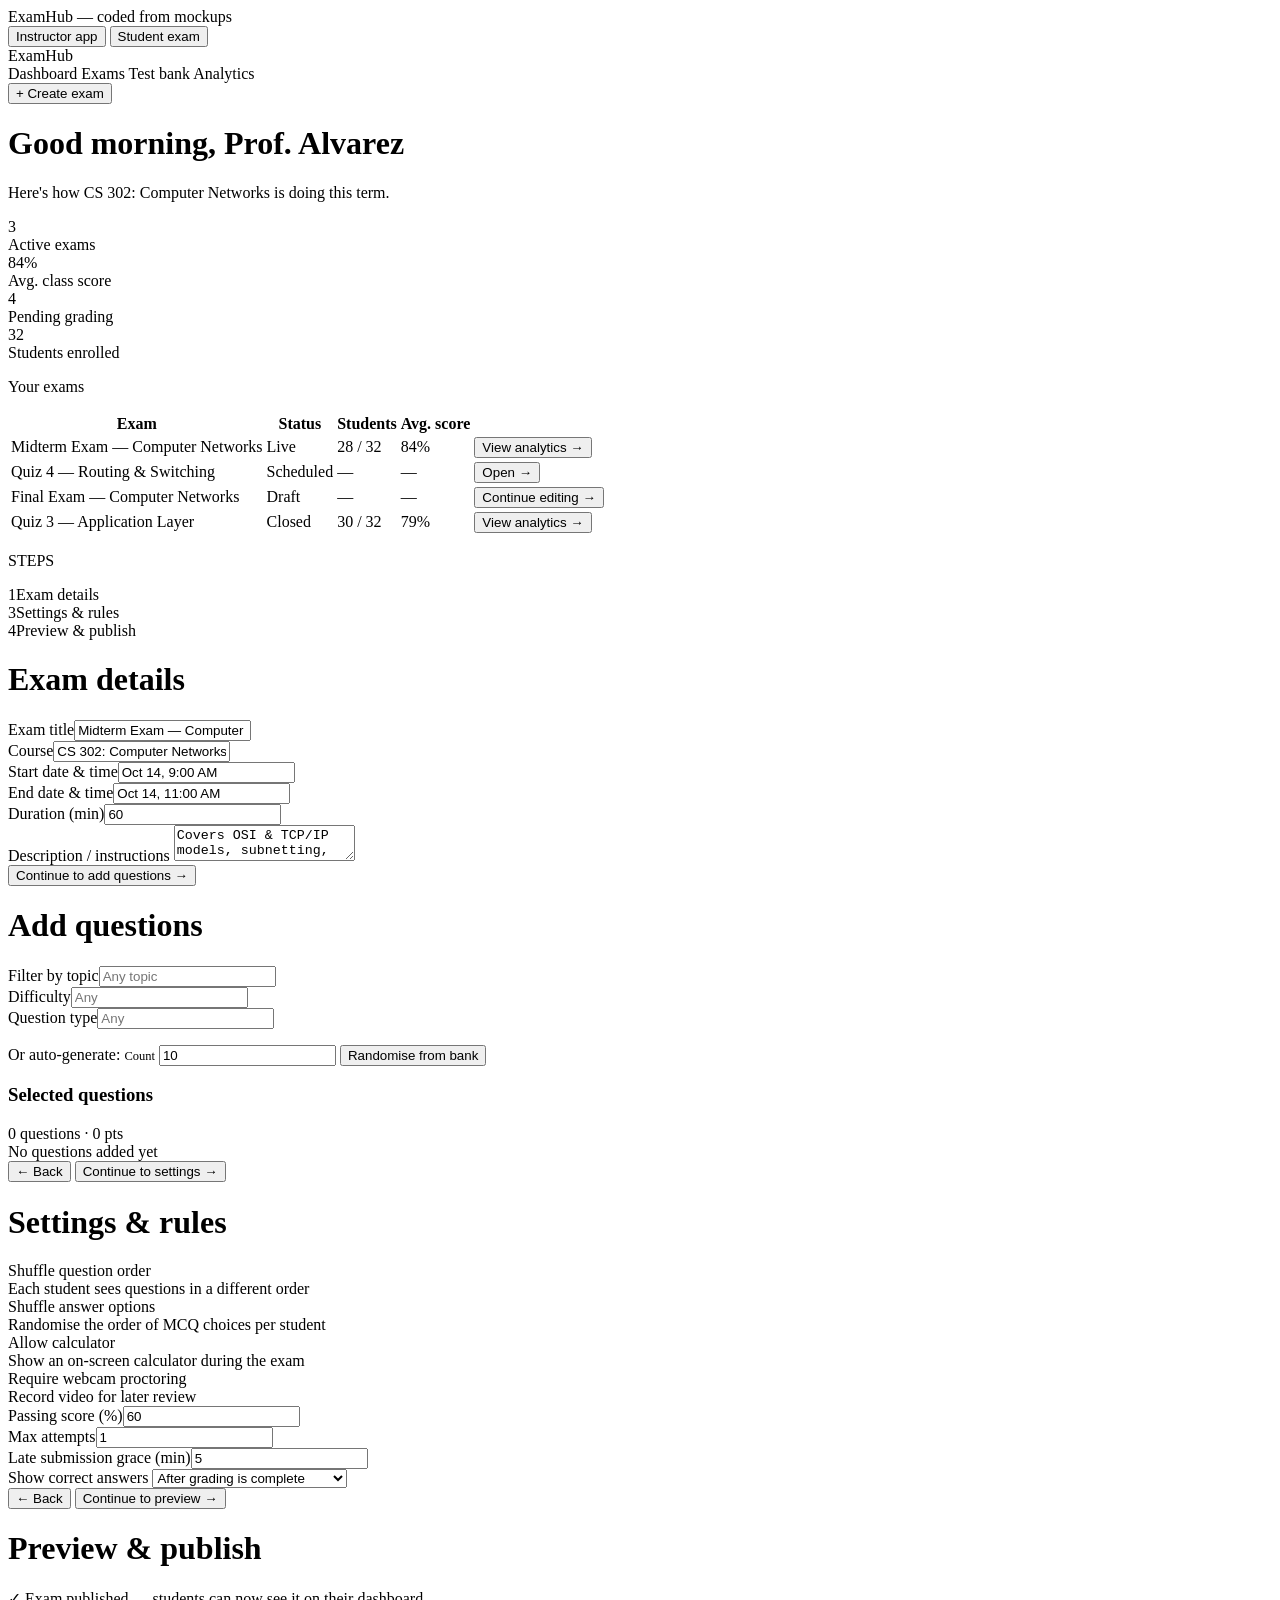
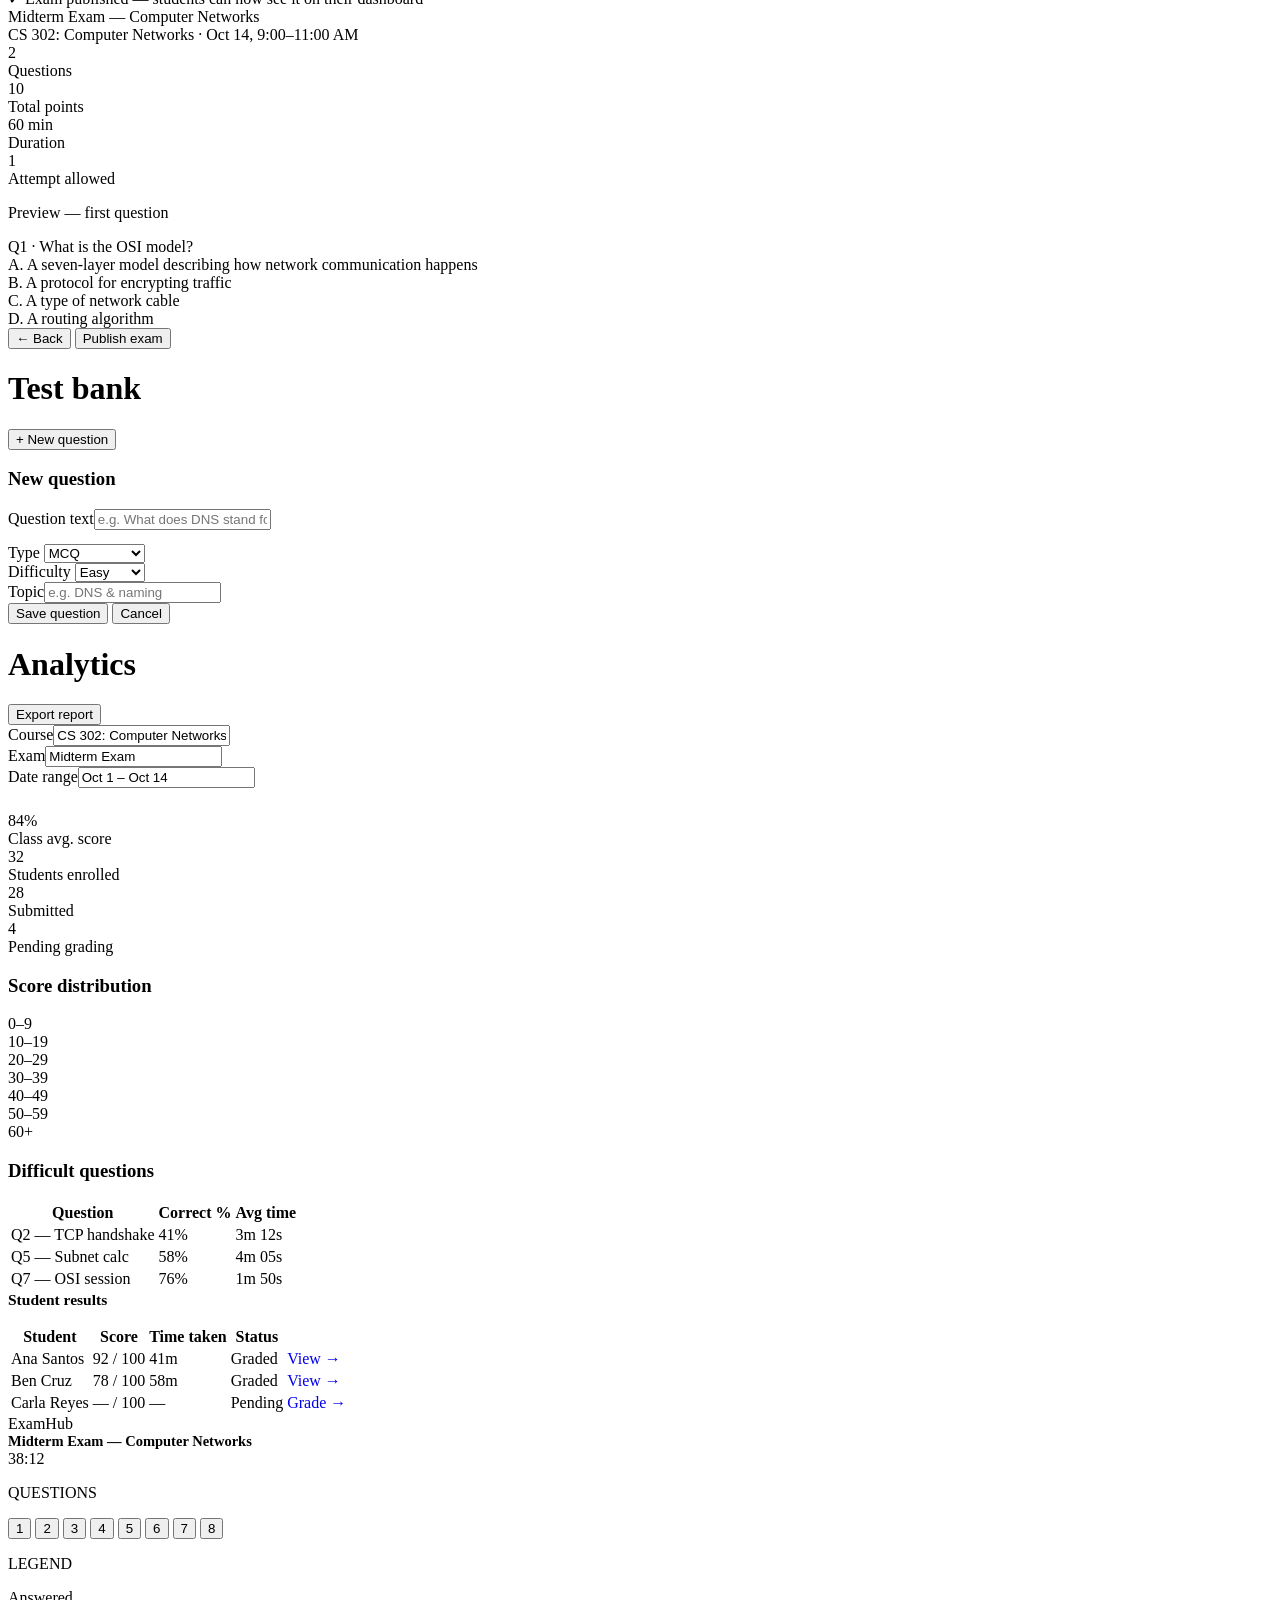
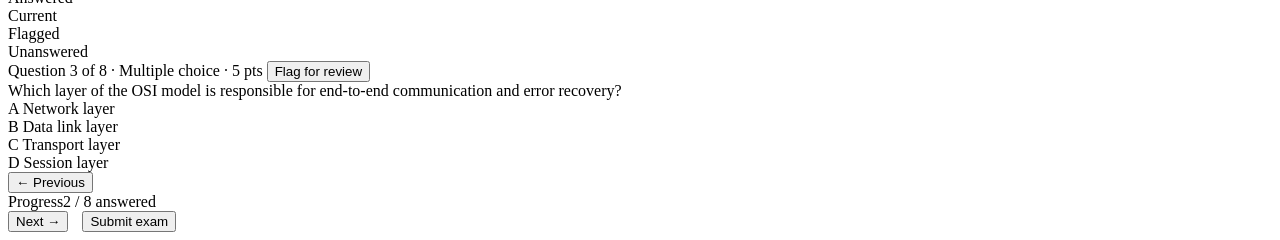
==== commit 6d4f17e1: "Separate files for js and css" ====
--- a/src/main/resources/templates/exam/index.html
+++ b/src/main/resources/templates/exam/index.html
@@ -4,251 +4,7 @@
 <meta charset="UTF-8">
 <meta name="viewport" content="width=device-width, initial-scale=1.0">
 <title>ExamHub</title>
-<style>
-@import url('https://fonts.googleapis.com/css2?family=Fraunces:opsz,wght@9..144,400;9..144,500;9..144,600&family=IBM+Plex+Sans:wght@400;500;600&family=IBM+Plex+Mono:wght@500&display=swap');
-
-:root{
-  --paper:#EFF1EA;
-  --surface:#FFFFFF;
-  --ink:#1E2A22;
-  --muted:#6C7568;
-  --line:#DADCD1;
-  --line-soft:#E7E8E0;
-  --accent:#2F5D50;
-  --accent-ink:#20423A;
-  --accent-soft:#E3ECE7;
-  --blue:#3C5A80;
-  --blue-soft:#E7ECF1;
-  --amber:#A9752E;
-  --amber-soft:#F2E7D3;
-  --rust:#AE4F2E;
-  --rust-soft:#F4E3DA;
-  --green:#3B7A54;
-  --green-soft:#E1EEE3;
-  --radius-s:6px;
-  --radius-m:10px;
-  --radius-l:16px;
-  --shadow:0 1px 2px rgba(30,42,34,0.06);
-}
-
-*{box-sizing:border-box;}
-html,body{margin:0;padding:0;}
-body{
-  background:var(--paper);
-  color:var(--ink);
-  font-family:'IBM Plex Sans', sans-serif;
-  -webkit-font-smoothing:antialiased;
-}
-.serif{font-family:'Fraunces', serif;}
-.mono{font-family:'IBM Plex Mono', monospace;}
-
-/* ---------- Prototype switcher ---------- */
-.switcher-bar{
-  position:sticky; top:0; z-index:50;
-  display:flex; align-items:center; gap:18px;
-  padding:12px 28px;
-  background:var(--ink);
-  color:#EDEEE8;
-}
-.switcher-bar .brand{ font-family:'Fraunces', serif; font-weight:600; font-size:17px; margin-right:auto;}
-.switcher-bar .brand span{color:#9FB8AC;}
-.switch-tabs{display:flex; gap:4px; background:rgba(255,255,255,0.08); padding:4px; border-radius:999px;}
-.switch-tabs button{
-  appearance:none; border:none; background:transparent; color:#C9CCC3;
-  font-family:'IBM Plex Sans',sans-serif; font-size:13px; font-weight:500;
-  padding:7px 16px; border-radius:999px; cursor:pointer; transition:background .15s,color .15s;
-}
-.switch-tabs button.active{background:#EDEEE8; color:var(--ink);}
-.switch-tabs button:not(.active):hover{color:#fff;}
-
-.screen{display:none; padding:32px 28px 64px;}
-.screen.active{display:block;}
-.app-shell{
-  max-width:1180px; margin:0 auto;
-  background:var(--surface);
-  border:1px solid var(--line);
-  border-radius:var(--radius-l);
-  overflow:hidden;
-  box-shadow:0 1px 3px rgba(30,42,34,.05), 0 12px 30px -18px rgba(30,42,34,.25);
-}
-
-/* ---------- Product top nav ---------- */
-.topnav{ display:flex; align-items:center; gap:28px; padding:16px 28px; border-bottom:1px solid var(--line);}
-.topnav .logo{ font-family:'Fraunces', serif; font-weight:600; font-size:19px; color:var(--ink); margin-right:auto; display:flex; align-items:center; gap:8px;}
-.topnav .logo .dot{width:8px;height:8px;border-radius:50%;background:var(--accent);display:inline-block;}
-.topnav nav{display:flex; gap:24px;}
-.topnav nav a{ font-size:14px; color:var(--muted); text-decoration:none; font-weight:500; padding:4px 0; border-bottom:2px solid transparent; cursor:pointer;}
-.topnav nav a.current{color:var(--ink); border-bottom-color:var(--accent);}
-.btn{ font-family:'IBM Plex Sans',sans-serif; font-size:13.5px; font-weight:600; padding:9px 18px; border-radius:var(--radius-s); border:1px solid transparent; cursor:pointer;}
-.btn-primary{background:var(--accent); color:#fff;}
-.btn-primary:hover{background:var(--accent-ink);}
-.btn-ghost{background:transparent; border-color:var(--line); color:var(--ink);}
-.btn-ghost:hover{border-color:var(--ink);}
-.btn-sm{padding:6px 13px; font-size:12.5px;}
-.btn[disabled]{opacity:.4; cursor:not-allowed;}
-
-/* ---------- instructor pages ---------- */
-.page{display:none;}
-.page.active{display:block;}
-.page-body{padding:30px 34px 40px;}
-
-/* Dashboard */
-.dash-head{display:flex; justify-content:space-between; align-items:flex-end; margin-bottom:22px;}
-.dash-head h1{font-family:'Fraunces',serif; font-weight:600; font-size:23px; margin:0 0 4px;}
-.dash-head p{margin:0; color:var(--muted); font-size:13.5px;}
-.stat-row{display:grid; grid-template-columns:repeat(4,1fr); gap:16px; margin-bottom:28px;}
-.stat-card{border:1px solid var(--line-soft); border-radius:var(--radius-m); padding:20px 20px 18px; background:#FBFBF8;}
-.stat-card .big{font-family:'Fraunces',serif; font-size:30px; font-weight:600; color:var(--ink);}
-.stat-card .big.accent{color:var(--accent);}
-.stat-card .lbl{font-size:12.5px; color:var(--muted); margin-top:4px;}
-.section-title{font-size:12.5px; font-weight:600; letter-spacing:.02em; color:var(--ink); margin:30px 0 14px; display:flex; align-items:center; gap:8px;}
-.section-title::after{content:""; height:1px; flex:1; background:var(--line-soft);}
-table{width:100%; border-collapse:collapse;}
-th{text-align:left; font-size:11.5px; color:var(--muted); font-weight:600; padding:0 0 10px; letter-spacing:.02em;}
-td{font-size:13.5px; padding:12px 0; border-top:1px solid var(--line-soft);}
-td.num{font-family:'IBM Plex Mono',monospace;}
-.status-pill{font-size:11.5px; font-weight:600; padding:4px 11px; border-radius:999px; white-space:nowrap;}
-.status-draft{background:#EBECE5; color:var(--muted);}
-.status-scheduled{background:var(--blue-soft); color:var(--blue);}
-.status-live{background:var(--green-soft); color:var(--green);}
-.status-closed{background:var(--rust-soft); color:var(--rust);}
-.link-btn{color:var(--accent); font-size:13px; font-weight:600; text-decoration:none; background:none; border:none; cursor:pointer; font-family:inherit;}
-
-/* Wizard (Exams) */
-.builder-body{display:grid; grid-template-columns:210px 1fr; min-height:640px;}
-.steps-rail{border-right:1px solid var(--line); padding:26px 18px;}
-.steps-rail .label{font-size:11px; letter-spacing:.04em; color:var(--muted); margin:0 0 14px 4px;}
-.step-item{display:flex; align-items:center; gap:10px; padding:9px 10px; border-radius:var(--radius-s); font-size:13.5px; color:var(--muted); font-weight:500; margin-bottom:2px; cursor:pointer;}
-.step-item:hover{background:#F4F5EF;}
-.step-item .num{width:20px; height:20px; border-radius:50%; border:1.5px solid var(--line); display:flex; align-items:center; justify-content:center; font-size:11px; color:var(--muted); flex:none; background:#fff;}
-.step-item.current{background:var(--accent-soft); color:var(--accent-ink);}
-.step-item.current .num{background:var(--accent); border-color:var(--accent); color:#fff;}
-.step-item.done .num{background:var(--ink); border-color:var(--ink); color:#fff;}
-.step-item.done .num::after{content:"✓";}
-.builder-main{padding:30px 34px 40px;}
-.builder-main h1{font-family:'Fraunces', serif; font-weight:600; font-size:22px; margin:0 0 22px;}
-.step-content{display:none;}
-.step-content.active{display:block;}
-.field-grid{display:grid; grid-template-columns:1fr 1fr; gap:16px; margin-bottom:22px;}
-.field-grid.three{grid-template-columns:1fr 1fr 1fr;}
-.field label{display:block; font-size:12.5px; color:var(--muted); font-weight:500; margin-bottom:6px;}
-.field input, .field textarea, .field select{ width:100%; padding:10px 12px; border:1px solid var(--line); border-radius:var(--radius-s); font-family:'IBM Plex Sans',sans-serif; font-size:14px; color:var(--ink); background:#fff;}
-.field input::placeholder, .field textarea::placeholder{color:#A9AE9F;}
-.field textarea{resize:vertical; min-height:76px;}
-.wizard-footer{display:flex; justify-content:space-between; align-items:center; margin-top:28px; padding-top:20px; border-top:1px solid var(--line-soft);}
-
-/* Add-questions step: two column layout */
-.aq-grid{display:grid; grid-template-columns:1.3fr 1fr; gap:22px;}
-.qbank-row{display:flex; align-items:center; gap:12px; padding:14px 16px; border:1px solid var(--line-soft); border-radius:var(--radius-m); margin-bottom:10px; background:#FBFBF8;}
-.qbank-row .qtext{font-size:14px; font-weight:500; margin-right:auto;}
-.tag{font-size:11.5px; font-weight:600; padding:4px 10px; border-radius:999px; white-space:nowrap;}
-.tag-blue{background:var(--blue-soft); color:var(--blue);}
-.tag-green{background:var(--green-soft); color:var(--green);}
-.tag-amber{background:var(--amber-soft); color:var(--amber);}
-.tag-rust{background:var(--rust-soft); color:var(--rust);}
-.add-btn{font-size:12.5px; font-weight:600; padding:6px 12px; border-radius:var(--radius-s); border:1px solid var(--accent); color:var(--accent); background:#fff; cursor:pointer; flex:none;}
-.add-btn.added{background:var(--accent); color:#fff;}
-.icon-btn{border:none; background:none; color:var(--muted); font-size:15px; cursor:pointer; padding:2px 6px; flex:none;}
-.icon-btn:hover{color:var(--rust);}
-.selected-panel{border:1px solid var(--line-soft); border-radius:var(--radius-m); padding:20px; background:#FBFBF8; position:sticky; top:88px;}
-.selected-panel h3{font-family:'Fraunces',serif; font-size:15px; font-weight:600; margin:0 0 4px;}
-.selected-panel .sub{font-size:12.5px; color:var(--muted); margin-bottom:14px;}
-.selected-row{display:flex; align-items:center; gap:10px; padding:9px 0; border-top:1px solid var(--line-soft); font-size:13.5px;}
-.selected-row:first-of-type{border-top:none;}
-.selected-row .stext{margin-right:auto;}
-.empty-note{font-size:13px; color:var(--muted); padding:14px 0; text-align:center;}
-.autogen-row{display:flex; align-items:center; gap:14px; margin-top:22px; padding-top:20px; border-top:1px solid var(--line-soft);}
-.autogen-row span{font-size:13px; color:var(--muted); font-weight:500;}
-.autogen-row input{width:70px; padding:8px 10px; border:1px solid var(--line); border-radius:var(--radius-s);}
-
-/* Settings step */
-.settings-group{border:1px solid var(--line-soft); border-radius:var(--radius-m); padding:6px 20px; margin-bottom:18px; background:#FBFBF8;}
-.toggle-row{display:flex; justify-content:space-between; align-items:center; gap:16px; padding:15px 0; border-bottom:1px solid var(--line-soft);}
-.toggle-row:last-child{border-bottom:none;}
-.toggle-row .tlabel{font-size:14px; font-weight:500;}
-.toggle-row .tdesc{font-size:12.5px; color:var(--muted); margin-top:2px;}
-.switch{width:38px; height:21px; border-radius:999px; background:#CDD0C4; position:relative; cursor:pointer; transition:background .15s; flex:none;}
-.switch.on{background:var(--accent);}
-.switch .knob{position:absolute; top:2px; left:2px; width:17px; height:17px; border-radius:50%; background:#fff; transition:left .15s; box-shadow:0 1px 2px rgba(0,0,0,.2);}
-.switch.on .knob{left:19px;}
-
-/* Preview step */
-.summary-card{border:1px solid var(--line-soft); border-radius:var(--radius-m); padding:22px 24px; background:#FBFBF8; margin-bottom:22px;}
-.summary-card .stitle{font-family:'Fraunces',serif; font-size:17px; font-weight:600; margin:0 0 3px;}
-.summary-card .scourse{color:var(--muted); font-size:13px; margin-bottom:16px;}
-.summary-stats{display:grid; grid-template-columns:repeat(4,1fr); gap:14px;}
-.summary-stats .ssv{font-family:'IBM Plex Mono',monospace; font-size:16px; font-weight:600;}
-.summary-stats .ssl{font-size:11.5px; color:var(--muted); margin-top:2px;}
-.preview-q{border:1px solid var(--line-soft); border-radius:var(--radius-m); padding:22px 24px;}
-.preview-q .ptitle{font-size:14.5px; font-weight:600; margin-bottom:14px;}
-.preview-opt{padding:11px 14px; border:1px solid var(--line); border-radius:var(--radius-s); font-size:13.5px; margin-bottom:8px; color:var(--muted);}
-.publish-banner{display:none; align-items:center; gap:10px; background:var(--green-soft); color:var(--green); padding:12px 16px; border-radius:var(--radius-s); font-size:13.5px; font-weight:600; margin-bottom:18px;}
-.publish-banner.show{display:flex;}
-
-/* Test bank page */
-.tb-head{display:flex; justify-content:space-between; align-items:flex-end; margin-bottom:20px;}
-.tb-head h1{font-family:'Fraunces',serif; font-weight:600; font-size:22px; margin:0;}
-.newq-panel{display:none; border:1px solid var(--accent); border-radius:var(--radius-m); padding:20px 22px; background:var(--accent-soft); margin-bottom:20px;}
-.newq-panel.show{display:block;}
-.newq-panel h3{font-family:'Fraunces',serif; font-size:15px; margin:0 0 14px;}
-.newq-actions{display:flex; gap:10px; margin-top:14px;}
-
-/* Analytics page */
-.panel-row{display:grid; grid-template-columns:1.1fr 1fr; gap:18px; margin-bottom:24px;}
-.panel{border:1px solid var(--line-soft); border-radius:var(--radius-m); padding:22px 24px; background:#fff;}
-.panel h3{font-family:'Fraunces',serif; font-size:15.5px; font-weight:600; margin:0 0 18px;}
-.bars{display:flex; align-items:flex-end; gap:10px; height:150px;}
-.bars .bar-col{flex:1; display:flex; flex-direction:column; align-items:center; justify-content:flex-end; height:100%;}
-.bars .bar{width:100%; background:var(--accent); border-radius:5px 5px 0 0; opacity:.85;}
-.bars .bar-lbl{font-size:10.5px; color:var(--muted); margin-top:7px; font-family:'IBM Plex Mono',monospace;}
-.results-panel{border:1px solid var(--line-soft); border-radius:var(--radius-m); padding:22px 24px; background:#fff;}
-
-/* ============ Student exam screen ============ */
-.exam-body{display:grid; grid-template-columns:220px 1fr; min-height:640px;}
-.qnav-rail{border-right:1px solid var(--line); padding:26px 22px;}
-.qnav-rail .label{font-size:11px; letter-spacing:.04em; color:var(--muted); margin:0 0 12px;}
-.qgrid{display:grid; grid-template-columns:repeat(4,1fr); gap:8px; margin-bottom:26px;}
-.qgrid button{height:36px; border-radius:var(--radius-s); border:1px solid var(--line); font-family:'IBM Plex Mono',monospace; font-size:13px; background:#fff; color:var(--ink); cursor:pointer;}
-.qgrid button.answered{background:var(--green-soft); border-color:var(--green-soft); color:var(--green);}
-.qgrid button.current{background:var(--accent); border-color:var(--accent); color:#fff; font-weight:600;}
-.qgrid button.flagged{background:var(--amber-soft); border-color:var(--amber-soft); color:var(--amber);}
-.legend{display:flex; flex-direction:column; gap:8px;}
-.legend .row{display:flex; align-items:center; gap:8px; font-size:12.5px; color:var(--muted);}
-.legend .sw{width:11px; height:11px; border-radius:3px;}
-.sw-answered{background:var(--green);}
-.sw-current{background:var(--accent);}
-.sw-flagged{background:var(--amber);}
-.sw-unanswered{background:#fff; border:1px solid var(--line);}
-.exam-main{padding:26px 36px 30px; display:flex; flex-direction:column; min-height:100%;}
-.exam-top{display:flex; align-items:baseline; justify-content:space-between; margin-bottom:20px;}
-.exam-top .meta{font-size:13px; color:var(--muted); font-weight:500;}
-.timer{font-family:'IBM Plex Mono',monospace; font-size:14px; font-weight:500; background:var(--amber-soft); color:var(--amber); padding:6px 14px; border-radius:999px;}
-.q-card{background:#FBFBF8; border:1px solid var(--line-soft); border-radius:var(--radius-m); padding:26px 28px; margin-bottom:22px;}
-.q-card .qhead{display:flex; justify-content:space-between; align-items:flex-start; margin-bottom:16px;}
-.q-card .qhead .qtitle{font-size:15.5px; font-weight:600; line-height:1.5; max-width:560px;}
-.flag-btn{font-size:12.5px; font-weight:600; color:var(--amber); background:var(--amber-soft); border:none; padding:7px 14px; border-radius:var(--radius-s); cursor:pointer; white-space:nowrap;}
-.options{display:flex; flex-direction:column; gap:10px;}
-.opt{display:flex; align-items:center; gap:12px; padding:13px 16px; border:1px solid var(--line); border-radius:var(--radius-s); font-size:14px; cursor:pointer; background:#fff;}
-.opt .radio{width:16px; height:16px; border-radius:50%; border:1.5px solid var(--line); flex:none; position:relative;}
-.opt.selected{background:var(--accent-soft); border-color:var(--accent);}
-.opt.selected .radio{border-color:var(--accent);}
-.opt.selected .radio::after{content:""; position:absolute; inset:3px; border-radius:50%; background:var(--accent);}
-.opt-letter{color:var(--muted); font-weight:600; margin-right:2px;}
-.exam-footer{display:flex; align-items:center; justify-content:space-between; margin-top:auto;}
-.progress-wrap{flex:1; margin:0 26px;}
-.progress-wrap .plabel{display:flex; justify-content:space-between; font-size:12px; color:var(--muted); margin-bottom:6px;}
-.progress-track{height:6px; background:var(--line-soft); border-radius:999px; overflow:hidden;}
-.progress-fill{height:100%; background:var(--accent); border-radius:999px;}
-.btn-submit{background:var(--rust); color:#fff; border:none;}
-.btn-submit:hover{background:#93401f;}
-
-@media (max-width:820px){
-  .builder-body, .exam-body{grid-template-columns:1fr;}
-  .steps-rail, .qnav-rail{border-right:none; border-bottom:1px solid var(--line);}
-  .field-grid, .field-grid.three, .stat-row, .panel-row, .aq-grid, .summary-stats{grid-template-columns:1fr;}
-  .selected-panel{position:static;}
-}
-</style>
+<link rel="stylesheet" th:href="@{/css/exam.css}" />
 </head>
 <body>
 
@@ -326,7 +82,7 @@
       <div class="steps-rail">
         <p class="label">STEPS</p>
         <div class="step-item current" data-step="1" onclick="goStep(1)"><span class="num">1</span>Exam details</div>
-        <div class="step-item" data-step="2" onclick="goStep(2)"><span class="num">2</span>Add questions</div>
+        <!-- <div class="step-item" data-step="2" onclick="goStep(2)"><span class="num">2</span>Add questions</div> -->
         <div class="step-item" data-step="3" onclick="goStep(3)"><span class="num">3</span>Settings &amp; rules</div>
         <div class="step-item" data-step="4" onclick="goStep(4)"><span class="num">4</span>Preview &amp; publish</div>
       </div>
@@ -611,163 +367,6 @@
 </div>
 </div>
 
-<script>
-/* ---------------- top-level screen switch ---------------- */
-document.querySelectorAll('.switch-tabs button').forEach(btn=>{
-  btn.addEventListener('click',()=>{
-    document.querySelectorAll('.switch-tabs button').forEach(b=>b.classList.remove('active'));
-    btn.classList.add('active');
-    document.querySelectorAll('.screen').forEach(s=>s.classList.remove('active'));
-    document.getElementById(btn.dataset.screen).classList.add('active');
-  });
-});
-
-/* ---------------- instructor top nav ---------------- */
-const topActionLabels = {
-  dashboard:'+ Create exam', exams:'Save draft', testbank:'+ New question', analytics:'Export report'
-};
-function goPage(name){
-  document.querySelectorAll('.topnav nav a').forEach(a=>a.classList.toggle('current', a.dataset.page===name));
-  document.querySelectorAll('.page').forEach(p=>p.classList.remove('active'));
-  document.getElementById('page-'+name).classList.add('active');
-  const topBtn = document.getElementById('topAction');
-  topBtn.textContent = topActionLabels[name];
-  topBtn.onclick = name==='dashboard' ? ()=>goPage('exams')
-                 : name==='testbank' ? toggleNewQ
-                 : null;
-}
-document.querySelectorAll('.topnav nav a').forEach(a=>{
-  a.addEventListener('click', ()=>goPage(a.dataset.page));
-});
-
-/* ---------------- wizard step nav ---------------- */
-let currentStep = 1;
-function goStep(n){
-  currentStep = n;
-  document.querySelectorAll('.step-item').forEach(el=>{
-    const s = parseInt(el.dataset.step);
-    el.classList.remove('current','done');
-    if(s === n) el.classList.add('current');
-    else if(s < n) el.classList.add('done');
-  });
-  document.querySelectorAll('.step-content').forEach(el=>{
-    el.classList.toggle('active', parseInt(el.dataset.step) === n);
-  });
-  if(n===4) updateSummary();
-}
-
-/* ---------------- question bank data (shared by Add-questions + Test bank) ---------------- */
-const bank = [
-  {id:1, text:'What is the OSI model?', type:'MCQ', diff:'Easy', pts:5},
-  {id:2, text:'Explain TCP/IP handshake', type:'Essay', diff:'Hard', pts:10},
-  {id:3, text:'Calculate the subnet mask for a /26 network', type:'Short answer', diff:'Hard', pts:10},
-  {id:4, text:'What port does HTTPS use by default?', type:'MCQ', diff:'Easy', pts:3},
-  {id:5, text:'Describe the difference between a hub, switch and router', type:'Essay', diff:'Medium', pts:8},
-];
-let nextId = 6;
-let selectedIds = new Set([1,2]); // pre-selected to match the original mockup
-
-function tagClassForDiff(d){ return d==='Easy' ? 'tag-green' : d==='Hard' ? 'tag-rust' : 'tag-amber'; }
-
-function renderBank(){
-  const list = document.getElementById('bankList');
-  list.innerHTML = bank.map(q => `
-    <div class="qbank-row">
-      <span class="qtext">Q${q.id} · ${q.text}</span>
-      <span class="tag tag-blue">${q.type}</span>
-      <span class="tag ${tagClassForDiff(q.diff)}">${q.diff}</span>
-      <button class="add-btn ${selectedIds.has(q.id)?'added':''}" onclick="toggleSelect(${q.id})">${selectedIds.has(q.id)?'✓ Added':'+ Add'}</button>
-    </div>`).join('');
-}
-
-function renderSelected(){
-  const listEl = document.getElementById('selectedList');
-  const subEl = document.getElementById('selectedSub');
-  const chosen = bank.filter(q=>selectedIds.has(q.id));
-  const totalPts = chosen.reduce((s,q)=>s+q.pts,0);
-  subEl.textContent = `${chosen.length} question${chosen.length!==1?'s':''} · ${totalPts} pts`;
-  listEl.innerHTML = chosen.length ? chosen.map(q=>`
-    <div class="selected-row">
-      <span class="stext">Q${q.id} · ${q.text}</span>
-      <button class="icon-btn" title="Remove" onclick="toggleSelect(${q.id})">✕</button>
-    </div>`).join('') : '<div class="empty-note">No questions added yet</div>';
-}
-
-function toggleSelect(id){
-  selectedIds.has(id) ? selectedIds.delete(id) : selectedIds.add(id);
-  renderBank();
-  renderSelected();
-}
-
-/* ---------------- Test bank page (edit/delete) ---------------- */
-function renderTestbank(){
-  const list = document.getElementById('tbList');
-  list.innerHTML = bank.map(q => `
-    <div class="qbank-row">
-      <span class="qtext">Q${q.id} · ${q.text}</span>
-      <span class="tag tag-blue">${q.type}</span>
-      <span class="tag ${tagClassForDiff(q.diff)}">${q.diff}</span>
-      <button class="add-btn btn-sm" onclick="alert('Editing is not wired up in this prototype.')">Edit</button>
-      <button class="icon-btn" title="Delete" onclick="deleteQuestion(${q.id})">✕</button>
-    </div>`).join('');
-}
-function deleteQuestion(id){
-  const idx = bank.findIndex(q=>q.id===id);
-  if(idx>-1) bank.splice(idx,1);
-  selectedIds.delete(id);
-  renderTestbank(); renderBank(); renderSelected();
-}
-function toggleNewQ(){
-  document.getElementById('newqPanel').classList.toggle('show');
-}
-function saveNewQuestion(){
-  const text = document.getElementById('nq-text').value.trim();
-  if(!text){ alert('Add question text first.'); return; }
-  const type = document.getElementById('nq-type').value;
-  const diff = document.getElementById('nq-diff').value;
-  bank.push({id:nextId++, text, type, diff, pts: diff==='Hard'?10:diff==='Medium'?8:5});
-  document.getElementById('nq-text').value = '';
-  document.getElementById('nq-topic').value = '';
-  toggleNewQ();
-  renderTestbank(); renderBank();
-}
-
-/* ---------------- settings toggle switches ---------------- */
-function toggleSwitch(el){ el.classList.toggle('on'); }
-
-/* ---------------- preview & publish ---------------- */
-function updateSummary(){
-  document.getElementById('sum-title').textContent = document.getElementById('f-title').value;
-  document.getElementById('sum-course').textContent = document.getElementById('f-course').value + ' · Oct 14, 9:00–11:00 AM';
-  const chosen = bank.filter(q=>selectedIds.has(q.id));
-  document.getElementById('sum-count').textContent = chosen.length;
-  document.getElementById('sum-pts').textContent = chosen.reduce((s,q)=>s+q.pts,0);
-  document.getElementById('sum-dur').textContent = (document.getElementById('f-duration').value||'60') + ' min';
-}
-function publishExam(){
-  document.getElementById('publishBanner').classList.add('show');
-  const btn = document.getElementById('publishBtn');
-  btn.textContent = '✓ Published';
-  btn.disabled = true;
-}
-
-/* ---------------- student exam interactions ---------------- */
-function selectOpt(el){
-  document.querySelectorAll('#options .opt').forEach(o=>o.classList.remove('selected'));
-  el.classList.add('selected');
-}
-let secs = 38*60+12;
-setInterval(()=>{
-  if(secs<=0) return;
-  secs--;
-  const m = Math.floor(secs/60), s = secs%60;
-  document.getElementById('timerDisplay').textContent = m+':'+String(s).padStart(2,'0');
-},1000);
-
-/* ---------------- init ---------------- */
-renderBank();
-renderSelected();
-renderTestbank();
-</script>
+<script th:src="@{/js/exam.js}"></script>
 </body>
 </html>
